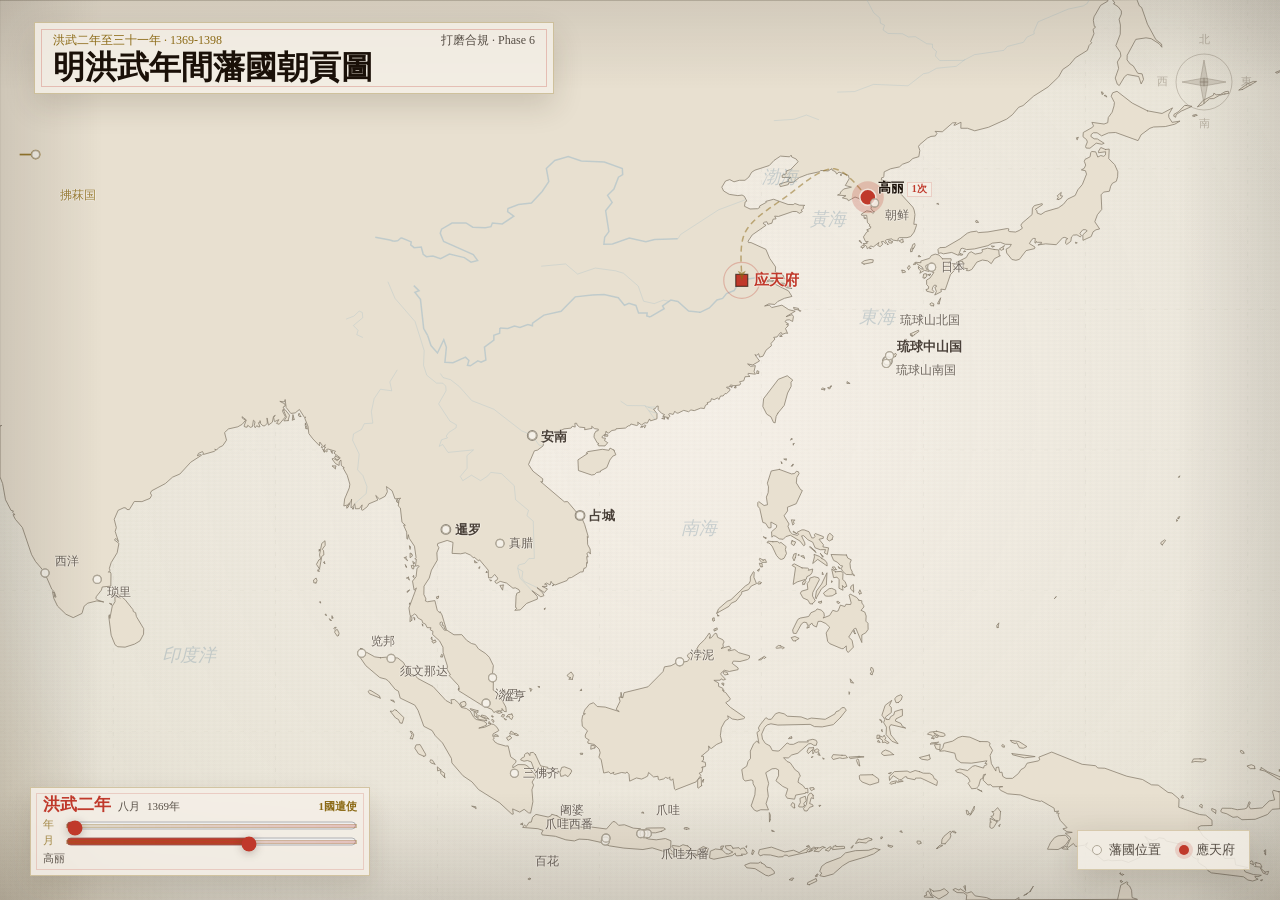
==== index.html @ 190ee98b "publish tribute map v1" ====
<!doctype html>
<html lang="zh-Hant">
  <head>
    <meta charset="utf-8" />
    <meta name="viewport" content="width=device-width, initial-scale=1" />
    <title>明洪武年間藩國朝貢圖</title>
    <link rel="stylesheet" href="css/style.css" />
  </head>
  <body>
    <main id="map-container" aria-label="明洪武年間藩國朝貢靜態地圖">
      <canvas id="base-canvas" aria-hidden="true"></canvas>
      <canvas id="route-canvas" aria-hidden="true"></canvas>
      <canvas id="anim-canvas" aria-hidden="true"></canvas>
      <div id="hit-layer" aria-label="藩國點擊熱區"></div>
      <div id="label-layer" aria-label="藩國位置標籤"></div>
      <section id="ui-layer" aria-label="地圖標題">
        <div class="title-block">
          <p class="era-mark">洪武二年至三十一年 · 1369-1398</p>
          <h1>明洪武年間藩國朝貢圖</h1>
          <p class="phase-note">打磨合規 · Phase 6</p>
        </div>
        <section id="timeline-panel" class="timeline-panel" aria-label="洪武年份時間軸">
          <div class="timeline-readout">
            <strong id="current-year-label">洪武二年</strong>
            <span id="current-month-label">八月</span>
            <span id="gregorian-year-label">1369年</span>
            <span id="active-country-count">1國遣使</span>
          </div>
          <div class="timeline-controls">
            <label class="slider-row" for="year-slider">
              <span>年</span>
              <input id="year-slider" type="range" min="2" max="31" step="1" value="2" aria-label="洪武年份" />
            </label>
            <label class="slider-row" for="month-slider">
              <span>月</span>
              <input id="month-slider" type="range" min="1" max="12" step="1" value="8" aria-label="朝貢月份" />
            </label>
          </div>
          <div id="active-country-list" class="active-country-list" aria-live="polite"></div>
        </section>
        <div class="map-legend" aria-label="圖例">
          <span><i class="legend-dot country-dot"></i>藩國位置</span>
          <span><i class="legend-dot capital-dot"></i>應天府</span>
        </div>
      </section>
    </main>

    <script src="js/config.js"></script>
    <script src="js/data.js"></script>
    <script src="js/geodata.js"></script>
    <script src="js/baseMap.js"></script>
    <script src="js/icons.js"></script>
    <script src="js/routeRenderer.js"></script>
    <script src="js/hitLayer.js"></script>
    <script src="js/caravanAnim.js"></script>
    <script src="js/bindEvents.js"></script>
  </body>
</html>
---- css/style.css ----
:root {
  --paper: #f5f0e8;
  --paper-deep: #e8e0d0;
  --ink: #1a1008;
  --ink-soft: rgba(26, 16, 8, 0.72);
  --coast: #8b8070;
  --muted: #b0a898;
  --vermillion: #c0392b;
  --gold-brown: #8b6914;
  --water-wash: #d8e1dc;
  --panel: rgba(245, 240, 232, 0.84);
  --shadow: rgba(58, 43, 26, 0.16);
}

* {
  box-sizing: border-box;
}

html,
body {
  width: 100%;
  height: 100%;
  margin: 0;
  overflow: hidden;
}

html {
  background: var(--paper);
}

body {
  color: var(--ink);
  font-family: "Noto Serif TC", "Noto Serif SC", "Source Han Serif TC", "Songti TC", serif;
  background:
    radial-gradient(circle at 24% 18%, rgba(192, 57, 43, 0.08), transparent 28%),
    radial-gradient(circle at 78% 76%, rgba(139, 105, 20, 0.1), transparent 32%),
    linear-gradient(135deg, rgba(255, 255, 255, 0.2) 0 1px, transparent 1px 14px),
    var(--paper);
}

#map-container {
  position: relative;
  width: 100vw;
  height: 100vh;
  overflow: hidden;
  background:
    repeating-linear-gradient(
      0deg,
      transparent,
      transparent 2px,
      rgba(139, 128, 112, 0.02) 2px,
      rgba(139, 128, 112, 0.02) 4px
    ),
    repeating-linear-gradient(
      90deg,
      transparent,
      transparent 3px,
      rgba(139, 128, 112, 0.015) 3px,
      rgba(139, 128, 112, 0.015) 6px
    ),
    radial-gradient(ellipse at 55% 45%, #f5f0e8 0%, #ede6d8 70%, #e0d8c8 100%);
}

#map-container::after {
  position: absolute;
  inset: 0;
  z-index: 6;
  pointer-events: none;
  content: "";
  background:
    linear-gradient(90deg, rgba(26, 16, 8, 0.12), transparent 8%, transparent 92%, rgba(26, 16, 8, 0.1)),
    linear-gradient(rgba(26, 16, 8, 0.1), transparent 10%, transparent 88%, rgba(26, 16, 8, 0.12));
  mix-blend-mode: multiply;
}

canvas,
#label-layer,
#hit-layer,
#ui-layer {
  position: absolute;
  inset: 0;
}

#base-canvas {
  z-index: 1;
}

#route-canvas {
  z-index: 2;
  pointer-events: none;
}

#anim-canvas {
  z-index: 3;
  pointer-events: none;
}

#hit-layer {
  z-index: 4;
}

#label-layer {
  z-index: 5;
  pointer-events: none;
}

#ui-layer {
  z-index: 7;
  pointer-events: none;
}

.title-block {
  position: absolute;
  top: 22px;
  left: 34px;
  display: grid;
  grid-template-columns: auto auto;
  grid-template-areas:
    "era phase"
    "title title";
  column-gap: 18px;
  row-gap: 2px;
  width: min(520px, calc(100vw - 68px));
  min-height: 64px;
  padding: 9px 18px 10px;
  border: 1px solid rgba(139, 105, 20, 0.34);
  background: var(--panel);
  box-shadow: 0 12px 30px var(--shadow);
  backdrop-filter: blur(5px);
}

.title-block::before {
  position: absolute;
  inset: 6px;
  content: "";
  border: 1px solid rgba(192, 57, 43, 0.26);
  pointer-events: none;
}

.era-mark,
.phase-note {
  margin: 0;
  color: var(--gold-brown);
  font-size: 12px;
  line-height: 1.4;
}

.era-mark {
  grid-area: era;
}

h1 {
  grid-area: title;
  margin: 0;
  color: var(--ink);
  font-size: clamp(25px, 2.5vw, 34px);
  font-weight: 700;
  letter-spacing: 0;
  line-height: 1.02;
  white-space: nowrap;
}

.phase-note {
  grid-area: phase;
  justify-self: end;
  color: var(--ink-soft);
}

.map-legend {
  position: absolute;
  right: 30px;
  bottom: 30px;
  display: flex;
  gap: 18px;
  align-items: center;
  padding: 10px 14px;
  border: 1px solid rgba(139, 105, 20, 0.26);
  background: var(--panel);
  box-shadow: 0 12px 30px var(--shadow);
  color: var(--ink-soft);
  font-size: 13px;
}

.timeline-panel {
  position: absolute;
  left: 30px;
  bottom: 24px;
  width: min(340px, calc(100vw - 430px));
  min-width: 300px;
  padding: 8px 12px 9px;
  border: 1px solid rgba(139, 105, 20, 0.32);
  background: rgba(245, 240, 232, 0.88);
  box-shadow: 0 10px 24px rgba(58, 43, 26, 0.13);
  backdrop-filter: blur(5px);
  pointer-events: auto;
}

.timeline-panel::before {
  position: absolute;
  inset: 5px;
  content: "";
  border: 1px solid rgba(192, 57, 43, 0.18);
  pointer-events: none;
}

.timeline-readout {
  position: relative;
  z-index: 1;
  display: grid;
  grid-template-columns: auto auto auto 1fr;
  gap: 7px;
  align-items: baseline;
  margin-bottom: 5px;
  color: var(--ink-soft);
}

.timeline-readout strong {
  color: var(--vermillion);
  font-size: 17px;
  line-height: 1;
}

.timeline-readout span {
  font-size: 11px;
  white-space: nowrap;
}

#active-country-count {
  justify-self: end;
  color: var(--gold-brown);
  font-weight: 700;
}

.timeline-controls {
  position: relative;
  z-index: 1;
  display: grid;
  gap: 3px;
}

.slider-row {
  display: grid;
  grid-template-columns: 16px 1fr;
  gap: 7px;
  align-items: center;
  color: rgba(139, 105, 20, 0.78);
  font-size: 10.5px;
  line-height: 1;
}

#year-slider,
#month-slider {
  position: relative;
  z-index: 1;
  display: block;
  width: 100%;
  height: 13px;
  margin: 0;
  accent-color: var(--vermillion);
  cursor: pointer;
}

#year-slider::-webkit-slider-runnable-track,
#month-slider::-webkit-slider-runnable-track {
  height: 4px;
  border: 1px solid rgba(139, 105, 20, 0.22);
  background: linear-gradient(90deg, rgba(139, 105, 20, 0.18), rgba(192, 57, 43, 0.25));
}

#year-slider::-webkit-slider-thumb,
#month-slider::-webkit-slider-thumb {
  width: 13px;
  height: 13px;
  margin-top: -5px;
  border: 2px solid rgba(245, 240, 232, 0.96);
  border-radius: 50%;
  background: var(--vermillion);
  box-shadow: 0 2px 8px rgba(58, 43, 26, 0.26);
  appearance: none;
}

.active-country-list {
  position: relative;
  z-index: 1;
  min-height: 14px;
  margin-top: 4px;
  color: rgba(26, 16, 8, 0.68);
  font-size: 10.5px;
  line-height: 1.25;
  white-space: nowrap;
  overflow: hidden;
  text-overflow: ellipsis;
}

.map-legend span {
  display: inline-flex;
  gap: 7px;
  align-items: center;
  white-space: nowrap;
}

.legend-dot {
  width: 10px;
  height: 10px;
  border-radius: 50%;
}

.country-dot {
  border: 1px solid var(--muted);
  background: rgba(245, 240, 232, 0.78);
}

.capital-dot {
  background: var(--vermillion);
  box-shadow: 0 0 0 4px rgba(192, 57, 43, 0.16);
}

.country-label,
.capital-label,
.region-label {
  position: absolute;
  transform: translate(var(--label-x, 9px), var(--label-y, -50%));
  color: rgba(26, 16, 8, 0.62);
  font-size: 12px;
  line-height: 1.15;
  white-space: nowrap;
  text-shadow:
    0 1px 0 rgba(245, 240, 232, 0.82),
    1px 0 0 rgba(245, 240, 232, 0.82),
    -1px 0 0 rgba(245, 240, 232, 0.82);
}

.country-label {
  pointer-events: auto;
  text-decoration: none;
}

.country-label:hover,
.country-label:focus-visible {
  color: var(--vermillion);
  text-decoration: underline;
  text-decoration-thickness: 1px;
  text-underline-offset: 3px;
}

.country-label[data-major="true"] {
  color: rgba(26, 16, 8, 0.78);
  font-size: 13px;
  font-weight: 700;
}

.country-label[data-edge="true"] {
  color: rgba(139, 105, 20, 0.82);
}

.country-label.is-active {
  color: var(--ink);
  font-weight: 700;
}

.country-label .record-count {
  display: inline-block;
  margin-left: 3px;
  padding: 0 4px;
  border: 1px solid rgba(192, 57, 43, 0.18);
  background: rgba(245, 240, 232, 0.8);
  color: var(--vermillion);
  font-size: 10px;
  line-height: 1.25;
}

.hit-target {
  position: absolute;
  width: 30px;
  height: 30px;
  padding: 0;
  border: 0;
  transform: translate(-50%, -50%);
  border-radius: 50%;
  appearance: none;
  background: transparent;
  cursor: pointer;
}

.hit-target:focus-visible {
  outline: 2px solid rgba(192, 57, 43, 0.75);
  outline-offset: 2px;
}

.capital-label {
  color: var(--vermillion);
  font-size: 15px;
  font-weight: 700;
}

.region-label {
  color: rgba(139, 105, 20, 0.28);
  font-size: 21px;
  font-weight: 700;
  letter-spacing: 0;
}

body.country-page {
  min-height: 100%;
  min-height: 100vh;
  overflow: auto;
  background:
    repeating-linear-gradient(0deg, transparent, transparent 2px, rgba(139, 128, 112, 0.02) 2px, rgba(139, 128, 112, 0.02) 4px),
    radial-gradient(ellipse at 50% 20%, #f5f0e8 0%, #ede6d8 72%, #e0d8c8 100%);
}

.country-shell {
  width: min(980px, calc(100vw - 44px));
  margin: 0 auto;
  padding: 28px 0 54px;
}

.country-nav {
  margin-bottom: 18px;
}

.country-nav a {
  color: var(--gold-brown);
  font-size: 13px;
  text-decoration: none;
}

.country-nav a:hover {
  color: var(--vermillion);
  text-decoration: underline;
}

.country-hero {
  padding: 24px 28px 22px;
  border: 1px solid rgba(139, 105, 20, 0.32);
  background: rgba(245, 240, 232, 0.82);
  box-shadow: 0 18px 44px var(--shadow);
}

.country-hero h1 {
  margin-top: 6px;
  white-space: normal;
}

.country-subtitle {
  max-width: 760px;
  margin: 10px 0 0;
  color: var(--ink-soft);
  font-size: 14px;
  line-height: 1.7;
}

.country-summary {
  display: grid;
  grid-template-columns: repeat(4, minmax(0, 1fr));
  gap: 10px;
  margin: 16px 0 24px;
}

.country-summary article {
  padding: 12px 14px;
  border: 1px solid rgba(139, 105, 20, 0.24);
  background: rgba(245, 240, 232, 0.72);
}

.country-summary span,
.section-heading p {
  display: block;
  color: rgba(26, 16, 8, 0.58);
  font-size: 12px;
}

.country-summary strong {
  display: block;
  margin-top: 5px;
  color: var(--vermillion);
  font-size: 21px;
  line-height: 1;
}

.section-heading {
  display: flex;
  justify-content: space-between;
  gap: 18px;
  align-items: baseline;
  margin-bottom: 12px;
}

.section-heading h2 {
  margin: 0;
  color: var(--ink);
  font-size: 22px;
}

.section-heading p {
  margin: 0;
}

.tribute-timeline {
  position: relative;
  display: grid;
  gap: 12px;
  padding-left: 20px;
}

.tribute-timeline::before {
  position: absolute;
  top: 4px;
  bottom: 4px;
  left: 4px;
  width: 1px;
  content: "";
  background: rgba(139, 105, 20, 0.32);
}

.timeline-entry {
  position: relative;
  display: grid;
  grid-template-columns: 142px 1fr;
  gap: 14px;
}

.timeline-entry::before {
  position: absolute;
  top: 9px;
  left: -20px;
  width: 9px;
  height: 9px;
  border: 2px solid rgba(245, 240, 232, 0.94);
  border-radius: 50%;
  content: "";
  background: var(--vermillion);
  box-shadow: 0 0 0 3px rgba(192, 57, 43, 0.14);
}

.timeline-date strong,
.timeline-date span {
  display: block;
}

.timeline-date strong {
  color: var(--gold-brown);
  font-size: 14px;
}

.timeline-date span {
  margin-top: 4px;
  color: rgba(26, 16, 8, 0.52);
  font-size: 12px;
}

.timeline-card {
  padding: 14px 16px;
  border: 1px solid rgba(139, 105, 20, 0.22);
  background: rgba(245, 240, 232, 0.74);
}

.timeline-card p {
  margin: 0 0 8px;
  color: var(--ink-soft);
  font-size: 13px;
  line-height: 1.65;
}

.timeline-card p:last-child {
  margin-bottom: 0;
}

.timeline-card b {
  display: inline-block;
  min-width: 42px;
  margin-right: 8px;
  color: var(--gold-brown);
}

.timeline-card cite {
  display: block;
  margin-top: 9px;
  color: rgba(26, 16, 8, 0.48);
  font-size: 12px;
  font-style: normal;
  line-height: 1.5;
}

.empty-state {
  margin: 0;
  padding: 24px;
  border: 1px solid rgba(139, 105, 20, 0.22);
  background: rgba(245, 240, 232, 0.74);
  color: var(--ink-soft);
}

.country-compliance {
  display: grid;
  gap: 5px;
  margin-top: 28px;
  padding: 14px 16px;
  border: 1px solid rgba(139, 105, 20, 0.22);
  background: rgba(245, 240, 232, 0.68);
  color: rgba(26, 16, 8, 0.58);
  font-size: 12px;
  line-height: 1.65;
}

.country-compliance strong {
  color: var(--gold-brown);
}

@media (max-width: 1100px) {
  .title-block {
    top: 20px;
    left: 20px;
  }

  .map-legend {
    right: 20px;
    bottom: 20px;
  }

  .timeline-panel {
    left: 20px;
    bottom: 20px;
    width: min(320px, calc(100vw - 340px));
    min-width: 290px;
  }

  .country-summary,
  .timeline-entry {
    grid-template-columns: 1fr;
  }
}

@media (max-width: 760px) {
  body {
    overflow: hidden;
  }

  #map-container {
    width: 100vw;
    height: 100vh;
  }

  .title-block {
    top: 12px;
    left: 12px;
    width: calc(100vw - 24px);
    min-height: 58px;
    padding: 8px 13px 9px;
  }

  h1 {
    font-size: clamp(21px, 7vw, 28px);
  }

  .era-mark,
  .phase-note {
    font-size: 10px;
  }

  .timeline-panel {
    right: 12px;
    bottom: 12px;
    left: 12px;
    width: auto;
    min-width: 0;
  }

  .map-legend {
    right: 12px;
    bottom: 116px;
    padding: 7px 9px;
    gap: 10px;
    font-size: 11px;
  }

  .country-label,
  .capital-label {
    font-size: 10.5px;
  }

  .country-label[data-major="true"] {
    font-size: 11.5px;
  }

  .country-shell {
    width: min(100vw - 28px, 980px);
    padding-top: 18px;
  }

  .country-hero {
    padding: 18px 18px 17px;
  }

  .section-heading {
    display: block;
  }
}
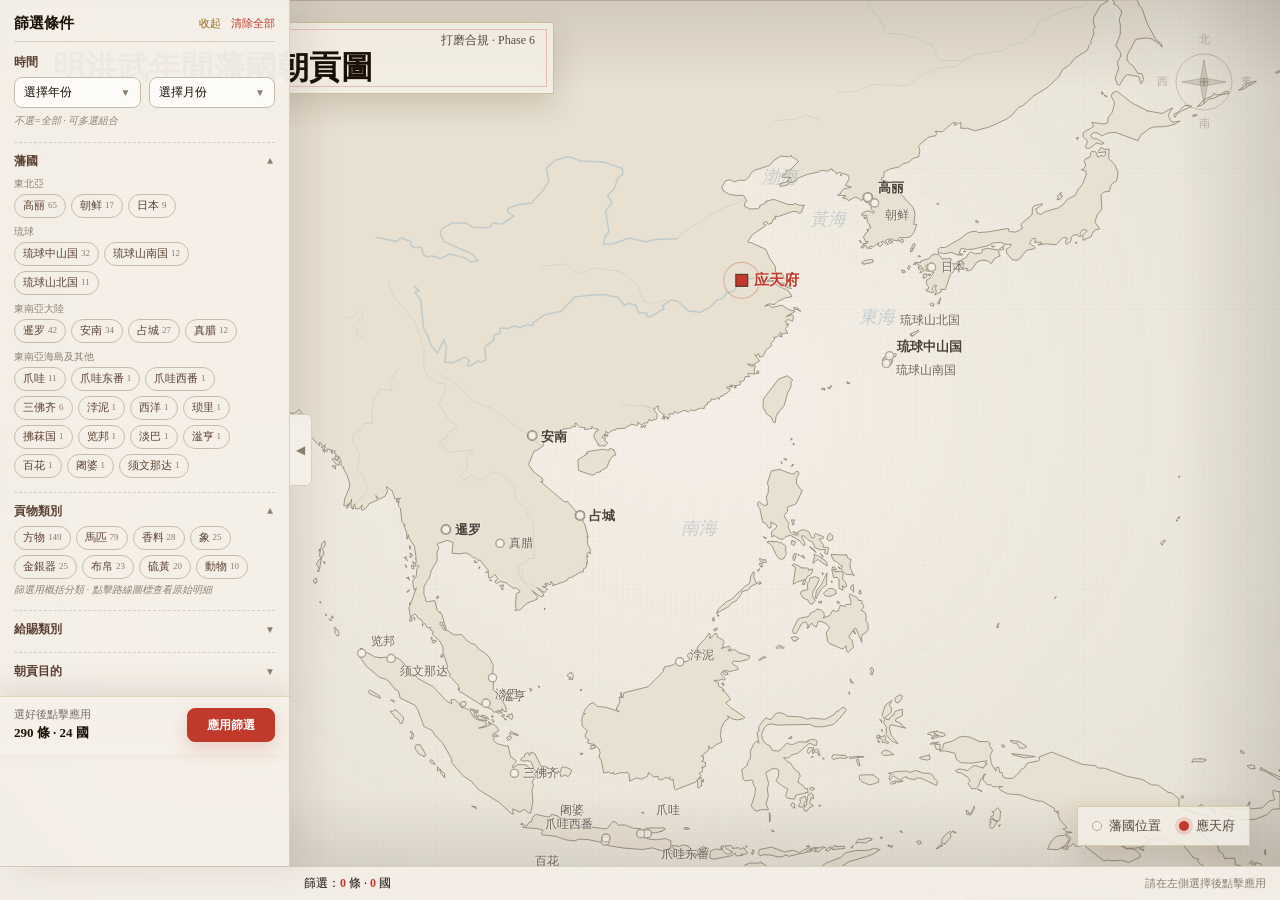
==== commit 894035ea: "add filter apply panel" ====
--- a/index.html
+++ b/index.html
@@ -8,6 +8,123 @@
   </head>
   <body>
     <main id="map-container" aria-label="明洪武年間藩國朝貢靜態地圖">
+      <aside id="filter-panel" class="filter-panel" aria-label="多維度篩選面板">
+        <div class="filter-inner">
+          <div class="filter-header">
+            <span class="filter-title">篩選條件</span>
+            <div class="filter-actions">
+              <button class="filter-collapse-btn" type="button" onclick="togglePanel()">收起</button>
+              <button class="filter-clear" type="button" onclick="clearAllFilters()">清除全部</button>
+            </div>
+          </div>
+
+          <div class="filter-section">
+            <div class="section-label time-section-label">
+              <span>時間</span>
+              <span id="time-gregorian-label" class="time-gregorian-label" aria-live="polite"></span>
+            </div>
+            <div class="picker-row">
+              <div class="picker-box">
+                <button class="picker-btn" id="yr-btn" type="button" onclick="toggleDrop('yr')">
+                  <span id="yr-label">選擇年份</span>
+                  <span class="picker-arrow">▼</span>
+                </button>
+                <div class="picker-drop" id="yr-drop">
+                  <div class="drop-header">
+                    <span>洪武年份（可多選）</span>
+                    <button type="button" onclick="selectAllYears()">全選</button>
+                  </div>
+                  <div class="yr-grid" id="yr-grid"></div>
+                </div>
+              </div>
+              <div class="picker-box">
+                <button class="picker-btn" id="mo-btn" type="button" onclick="toggleDrop('mo')">
+                  <span id="mo-label">選擇月份</span>
+                  <span class="picker-arrow">▼</span>
+                </button>
+                <div class="picker-drop" id="mo-drop">
+                  <div class="drop-header">
+                    <span>月份（可多選）</span>
+                    <button type="button" onclick="selectAllMonths()">全選</button>
+                  </div>
+                  <div class="mo-grid" id="mo-grid"></div>
+                </div>
+              </div>
+            </div>
+            <div class="filter-note">不選=全部 · 可多選組合</div>
+          </div>
+
+          <hr class="filter-divider">
+
+          <div class="filter-section">
+            <button class="section-label section-trigger" type="button" onclick="toggleFilterSection('countries')">
+              <span>藩國 <span class="filter-badge" id="badge-countries"></span></span>
+              <span class="section-chevron open" id="chev-countries">▼</span>
+            </button>
+            <div id="sec-countries">
+              <div class="filter-region-label">東北亞</div>
+              <div class="pill-group" id="pills-northeast"></div>
+              <div class="filter-region-label">琉球</div>
+              <div class="pill-group" id="pills-ryukyu"></div>
+              <div class="filter-region-label">東南亞大陸</div>
+              <div class="pill-group" id="pills-sea-mainland"></div>
+              <div class="filter-region-label">東南亞海島及其他</div>
+              <div class="pill-group" id="pills-sea-island"></div>
+            </div>
+          </div>
+
+          <hr class="filter-divider">
+
+          <div class="filter-section">
+            <button class="section-label section-trigger" type="button" onclick="toggleFilterSection('tribute')">
+              <span>貢物類別 <span class="filter-badge" id="badge-tribute"></span></span>
+              <span class="section-chevron open" id="chev-tribute">▼</span>
+            </button>
+            <div id="sec-tribute">
+              <div class="pill-group" id="pills-tribute"></div>
+              <div class="filter-note">篩選用概括分類 · 點擊路線圖標查看原始明細</div>
+            </div>
+          </div>
+
+          <hr class="filter-divider">
+
+          <div class="filter-section">
+            <button class="section-label section-trigger" type="button" onclick="toggleFilterSection('gifts')">
+              <span>給賜類別 <span class="filter-badge" id="badge-gifts"></span></span>
+              <span class="section-chevron" id="chev-gifts">▼</span>
+            </button>
+            <div id="sec-gifts" hidden>
+              <div class="pill-group" id="pills-gifts"></div>
+            </div>
+          </div>
+
+          <hr class="filter-divider">
+
+          <div class="filter-section">
+            <button class="section-label section-trigger" type="button" onclick="toggleFilterSection('purpose')">
+              <span>朝貢目的 <span class="filter-badge" id="badge-purpose"></span></span>
+              <span class="section-chevron" id="chev-purpose">▼</span>
+            </button>
+            <div id="sec-purpose" hidden>
+              <div class="pill-group" id="pills-purpose"></div>
+              <div class="filter-note">部分記錄未標註目的 · 不勾選=顯示全部</div>
+            </div>
+          </div>
+
+          <div class="filter-apply-bar" aria-label="套用篩選">
+            <div class="filter-apply-readout">
+              <span id="filter-apply-state">尚未套用新選項</span>
+              <strong id="draft-result-count">290 條 · 24 國</strong>
+            </div>
+            <button id="filter-apply-btn" class="filter-apply-btn" type="button" onclick="applyFilters()">應用篩選</button>
+          </div>
+        </div>
+      </aside>
+      <button id="filter-toggle" class="filter-toggle" type="button" onclick="togglePanel()" aria-label="折疊篩選面板">◀</button>
+      <div id="result-bar" class="result-bar" aria-live="polite">
+        <span>篩選：<span class="result-num" id="result-count">290</span> 條 · <span class="result-num" id="result-nations">20</span> 國</span>
+        <span class="result-tags" id="result-tags"></span>
+      </div>
       <canvas id="base-canvas" aria-hidden="true"></canvas>
       <canvas id="route-canvas" aria-hidden="true"></canvas>
       <canvas id="anim-canvas" aria-hidden="true"></canvas>
@@ -19,25 +136,6 @@
           <h1>明洪武年間藩國朝貢圖</h1>
           <p class="phase-note">打磨合規 · Phase 6</p>
         </div>
-        <section id="timeline-panel" class="timeline-panel" aria-label="洪武年份時間軸">
-          <div class="timeline-readout">
-            <strong id="current-year-label">洪武二年</strong>
-            <span id="current-month-label">八月</span>
-            <span id="gregorian-year-label">1369年</span>
-            <span id="active-country-count">1國遣使</span>
-          </div>
-          <div class="timeline-controls">
-            <label class="slider-row" for="year-slider">
-              <span>年</span>
-              <input id="year-slider" type="range" min="2" max="31" step="1" value="2" aria-label="洪武年份" />
-            </label>
-            <label class="slider-row" for="month-slider">
-              <span>月</span>
-              <input id="month-slider" type="range" min="1" max="12" step="1" value="8" aria-label="朝貢月份" />
-            </label>
-          </div>
-          <div id="active-country-list" class="active-country-list" aria-live="polite"></div>
-        </section>
         <div class="map-legend" aria-label="圖例">
           <span><i class="legend-dot country-dot"></i>藩國位置</span>
           <span><i class="legend-dot capital-dot"></i>應天府</span>
@@ -54,5 +152,6 @@
     <script src="js/hitLayer.js"></script>
     <script src="js/caravanAnim.js"></script>
     <script src="js/bindEvents.js"></script>
+    <script src="js/filterPanel.js"></script>
   </body>
 </html>
--- a/css/style.css
+++ b/css/style.css
@@ -169,7 +169,7 @@
 .map-legend {
   position: absolute;
   right: 30px;
-  bottom: 30px;
+  bottom: 54px;
   display: flex;
   gap: 18px;
   align-items: center;
@@ -181,115 +181,463 @@
   font-size: 13px;
 }
 
-.timeline-panel {
-  position: absolute;
-  left: 30px;
-  bottom: 24px;
-  width: min(340px, calc(100vw - 430px));
-  min-width: 300px;
-  padding: 8px 12px 9px;
-  border: 1px solid rgba(139, 105, 20, 0.32);
-  background: rgba(245, 240, 232, 0.88);
-  box-shadow: 0 10px 24px rgba(58, 43, 26, 0.13);
-  backdrop-filter: blur(5px);
-  pointer-events: auto;
-}
-
-.timeline-panel::before {
-  position: absolute;
-  inset: 5px;
-  content: "";
-  border: 1px solid rgba(192, 57, 43, 0.18);
-  pointer-events: none;
-}
-
-.timeline-readout {
-  position: relative;
-  z-index: 1;
+.filter-panel {
+  position: absolute;
+  top: 0;
+  bottom: 34px;
+  left: 0;
+  z-index: 220;
+  width: 290px;
+  overflow-y: auto;
+  border-right: 1px solid #d5cfc3;
+  background: rgba(245, 240, 232, 0.97);
+  box-shadow: 16px 0 36px rgba(58, 43, 26, 0.1);
+  font-family: "Noto Serif TC", "Noto Serif SC", "Source Han Serif TC", "Songti TC", serif;
+  transition: transform 0.3s ease;
+}
+
+.filter-panel.collapsed {
+  transform: translateX(-290px);
+}
+
+.filter-inner {
+  min-height: 100%;
+  padding: 14px 14px 92px;
+}
+
+.filter-header {
+  display: flex;
+  justify-content: space-between;
+  align-items: center;
+  gap: 12px;
+  margin-bottom: 12px;
+  padding-bottom: 8px;
+  border-bottom: 1px solid #d5cfc3;
+}
+
+.filter-actions {
+  display: flex;
+  align-items: center;
+  gap: 10px;
+  white-space: nowrap;
+}
+
+.filter-title {
+  color: var(--ink);
+  font-size: 15px;
+  font-weight: 700;
+}
+
+.filter-collapse-btn,
+.filter-clear {
+  padding: 2px 0;
+  border: 0;
+  background: transparent;
+  cursor: pointer;
+  font: inherit;
+  font-size: 11px;
+}
+
+.filter-collapse-btn {
+  color: var(--gold-brown);
+}
+
+.filter-clear {
+  color: var(--vermillion);
+}
+
+.filter-section {
+  margin-bottom: 14px;
+}
+
+.section-label {
+  width: 100%;
+  margin-bottom: 6px;
+  color: #5c4033;
+  font-size: 12px;
+  font-weight: 700;
+}
+
+.time-section-label {
+  display: flex;
+  align-items: baseline;
+  gap: 6px;
+}
+
+.time-gregorian-label {
+  color: var(--vermillion);
+  font-size: 11px;
+  font-weight: 500;
+  white-space: nowrap;
+}
+
+.section-trigger,
+.picker-btn,
+.filter-pill,
+.yr-pill,
+.mo-pill {
+  font-family: inherit;
+}
+
+.section-trigger {
+  display: flex;
+  justify-content: space-between;
+  align-items: center;
+  padding: 0;
+  border: 0;
+  background: transparent;
+  cursor: pointer;
+  text-align: left;
+}
+
+.section-chevron,
+.picker-arrow {
+  color: #8b8070;
+  font-size: 10px;
+  transition: transform 0.2s ease;
+}
+
+.section-chevron.open,
+.picker-btn.open .picker-arrow {
+  transform: rotate(180deg);
+}
+
+.filter-badge {
+  display: none;
+  margin-left: 4px;
+  padding: 1px 5px;
+  border-radius: 7px;
+  background: var(--vermillion);
+  color: #fff;
+  font-size: 9px;
+  font-weight: 400;
+}
+
+.filter-divider {
+  margin: 10px 0;
+  border: 0;
+  border-top: 1px dashed #d5cfc3;
+}
+
+.filter-note {
+  margin-top: 4px;
+  color: #8b8070;
+  font-size: 10px;
+  font-style: italic;
+  line-height: 1.35;
+}
+
+.filter-apply-bar {
+  position: sticky;
+  right: 0;
+  bottom: -1px;
+  left: 0;
+  z-index: 20;
   display: grid;
-  grid-template-columns: auto auto auto 1fr;
-  gap: 7px;
-  align-items: baseline;
-  margin-bottom: 5px;
-  color: var(--ink-soft);
-}
-
-.timeline-readout strong {
-  color: var(--vermillion);
-  font-size: 17px;
-  line-height: 1;
-}
-
-.timeline-readout span {
-  font-size: 11px;
-  white-space: nowrap;
-}
-
-#active-country-count {
-  justify-self: end;
-  color: var(--gold-brown);
-  font-weight: 700;
-}
-
-.timeline-controls {
-  position: relative;
-  z-index: 1;
-  display: grid;
-  gap: 3px;
-}
-
-.slider-row {
-  display: grid;
-  grid-template-columns: 16px 1fr;
-  gap: 7px;
+  grid-template-columns: minmax(0, 1fr) auto;
+  gap: 10px;
   align-items: center;
-  color: rgba(139, 105, 20, 0.78);
+  margin: 16px -14px -92px;
+  padding: 11px 14px 12px;
+  border-top: 1px solid rgba(139, 105, 20, 0.22);
+  background:
+    linear-gradient(180deg, rgba(245, 240, 232, 0.92), rgba(245, 240, 232, 0.99)),
+    var(--paper);
+  box-shadow: 0 -10px 24px rgba(58, 43, 26, 0.1);
+}
+
+.filter-apply-readout {
+  min-width: 0;
+}
+
+.filter-apply-readout span,
+.filter-apply-readout strong {
+  display: block;
+}
+
+.filter-apply-readout span {
+  color: rgba(26, 16, 8, 0.58);
   font-size: 10.5px;
-  line-height: 1;
-}
-
-#year-slider,
-#month-slider {
-  position: relative;
-  z-index: 1;
-  display: block;
-  width: 100%;
-  height: 13px;
-  margin: 0;
-  accent-color: var(--vermillion);
-  cursor: pointer;
-}
-
-#year-slider::-webkit-slider-runnable-track,
-#month-slider::-webkit-slider-runnable-track {
-  height: 4px;
-  border: 1px solid rgba(139, 105, 20, 0.22);
-  background: linear-gradient(90deg, rgba(139, 105, 20, 0.18), rgba(192, 57, 43, 0.25));
-}
-
-#year-slider::-webkit-slider-thumb,
-#month-slider::-webkit-slider-thumb {
-  width: 13px;
-  height: 13px;
-  margin-top: -5px;
-  border: 2px solid rgba(245, 240, 232, 0.96);
-  border-radius: 50%;
-  background: var(--vermillion);
-  box-shadow: 0 2px 8px rgba(58, 43, 26, 0.26);
-  appearance: none;
-}
-
-.active-country-list {
-  position: relative;
-  z-index: 1;
-  min-height: 14px;
-  margin-top: 4px;
-  color: rgba(26, 16, 8, 0.68);
-  font-size: 10.5px;
-  line-height: 1.25;
-  white-space: nowrap;
+  line-height: 1.2;
+}
+
+.filter-apply-readout strong {
+  margin-top: 3px;
+  color: var(--ink);
+  font-size: 13px;
+  line-height: 1.2;
   overflow: hidden;
   text-overflow: ellipsis;
+  white-space: nowrap;
+}
+
+.filter-apply-btn {
+  min-width: 88px;
+  min-height: 34px;
+  padding: 0 13px;
+  border: 1px solid rgba(139, 105, 20, 0.32);
+  border-radius: 8px;
+  background: rgba(139, 105, 20, 0.12);
+  color: var(--gold-brown);
+  cursor: pointer;
+  font: inherit;
+  font-size: 12px;
+  font-weight: 700;
+  transition:
+    background 0.16s ease,
+    border-color 0.16s ease,
+    color 0.16s ease,
+    transform 0.16s ease;
+}
+
+.filter-apply-btn.is-pending {
+  border-color: var(--vermillion);
+  background: var(--vermillion);
+  color: #fff;
+  box-shadow: 0 7px 18px rgba(192, 57, 43, 0.18);
+}
+
+.filter-apply-btn:disabled {
+  cursor: default;
+  opacity: 0.72;
+}
+
+.filter-apply-btn.is-pending:hover {
+  transform: translateY(-1px);
+}
+
+.filter-region-label {
+  margin: 7px 0 3px;
+  color: #8b8070;
+  font-size: 10px;
+}
+
+.pill-group {
+  display: flex;
+  flex-wrap: wrap;
+  gap: 5px;
+}
+
+.filter-pill {
+  display: inline-flex;
+  gap: 3px;
+  align-items: center;
+  min-height: 24px;
+  padding: 3px 8px;
+  border: 1px solid #c5bba8;
+  border-radius: 12px;
+  background: transparent;
+  color: #5c4033;
+  cursor: pointer;
+  font-size: 11px;
+  line-height: 1.15;
+  white-space: nowrap;
+  transition:
+    background 0.15s ease,
+    border-color 0.15s ease,
+    color 0.15s ease;
+}
+
+.filter-pill:hover,
+.yr-pill:hover,
+.mo-pill:hover,
+.picker-btn:hover {
+  border-color: var(--gold-brown);
+  background: rgba(139, 105, 20, 0.06);
+}
+
+.filter-pill.active,
+.yr-pill.active,
+.mo-pill.active {
+  border-color: var(--vermillion);
+  background: var(--vermillion);
+  color: #fff;
+}
+
+.pill-count {
+  font-size: 9px;
+  opacity: 0.68;
+}
+
+.picker-row {
+  display: grid;
+  grid-template-columns: minmax(0, 1fr) minmax(0, 1fr);
+  gap: 8px;
+  margin-bottom: 6px;
+}
+
+.picker-box {
+  position: relative;
+  min-width: 0;
+}
+
+.picker-btn {
+  display: flex;
+  justify-content: space-between;
+  align-items: center;
+  gap: 6px;
+  width: 100%;
+  min-height: 31px;
+  padding: 6px 9px;
+  border: 1px solid #c5bba8;
+  border-radius: 8px;
+  background: #fdfbf7;
+  color: var(--ink);
+  cursor: pointer;
+  font-size: 12px;
+}
+
+.picker-btn span:first-child {
+  min-width: 0;
+  overflow: hidden;
+  text-overflow: ellipsis;
+  white-space: nowrap;
+}
+
+.picker-btn.open {
+  border-color: var(--vermillion);
+}
+
+.picker-selected {
+  color: var(--vermillion);
+  font-weight: 700;
+}
+
+.picker-drop {
+  position: absolute;
+  top: calc(100% + 4px);
+  right: 0;
+  left: 0;
+  z-index: 300;
+  display: none;
+  padding: 8px;
+  border: 1px solid #c5bba8;
+  border-radius: 8px;
+  background: #fdfbf7;
+  box-shadow: 0 10px 24px rgba(58, 43, 26, 0.14);
+}
+
+.picker-drop.show {
+  display: block;
+}
+
+.drop-header {
+  display: flex;
+  justify-content: space-between;
+  align-items: center;
+  gap: 8px;
+  margin-bottom: 6px;
+  padding-bottom: 4px;
+  border-bottom: 1px solid #e8e0d0;
+}
+
+.drop-header span {
+  color: #8b8070;
+  font-size: 10px;
+}
+
+.drop-header button {
+  padding: 0;
+  border: 0;
+  background: transparent;
+  color: var(--vermillion);
+  cursor: pointer;
+  font: inherit;
+  font-size: 10px;
+  white-space: nowrap;
+}
+
+.yr-grid {
+  display: grid;
+  grid-template-columns: repeat(5, minmax(0, 1fr));
+  gap: 4px;
+}
+
+.mo-grid {
+  display: grid;
+  grid-template-columns: repeat(4, minmax(0, 1fr));
+  gap: 4px;
+}
+
+.yr-pill,
+.mo-pill {
+  min-height: 24px;
+  padding: 4px 2px;
+  border: 1px solid #d5cfc3;
+  border-radius: 6px;
+  background: transparent;
+  color: #5c4033;
+  cursor: pointer;
+  font-size: 11px;
+  line-height: 1;
+  text-align: center;
+}
+
+.filter-toggle {
+  position: absolute;
+  top: 50%;
+  left: 290px;
+  z-index: 221;
+  width: 22px;
+  min-width: 22px;
+  height: 72px;
+  border: 1px solid #d5cfc3;
+  border-left: 0;
+  border-radius: 0 6px 6px 0;
+  background: rgba(245, 240, 232, 0.96);
+  color: #8b8070;
+  cursor: pointer;
+  font-size: 12px;
+  line-height: 1.2;
+  writing-mode: vertical-rl;
+  transform: translateY(-50%);
+  transition: left 0.3s ease;
+}
+
+.filter-toggle.collapsed {
+  left: 0;
+  width: 34px;
+  min-width: 34px;
+  height: 86px;
+  color: var(--gold-brown);
+}
+
+.result-bar {
+  position: absolute;
+  right: 0;
+  bottom: 0;
+  left: 0;
+  z-index: 210;
+  display: flex;
+  justify-content: space-between;
+  align-items: center;
+  gap: 16px;
+  min-height: 34px;
+  padding: 7px 14px 7px 304px;
+  border-top: 1px solid #d5cfc3;
+  background: rgba(245, 240, 232, 0.95);
+  color: var(--ink);
+  font-size: 12px;
+  pointer-events: none;
+}
+
+.filter-panel.collapsed ~ .result-bar {
+  padding-left: 14px;
+}
+
+.result-num {
+  color: var(--vermillion);
+  font-weight: 700;
+}
+
+.result-tags {
+  min-width: 0;
+  overflow: hidden;
+  color: #8b8070;
+  font-size: 11px;
+  text-align: right;
+  text-overflow: ellipsis;
+  white-space: nowrap;
 }
 
 .map-legend span {
@@ -614,14 +962,7 @@
 
   .map-legend {
     right: 20px;
-    bottom: 20px;
-  }
-
-  .timeline-panel {
-    left: 20px;
-    bottom: 20px;
-    width: min(320px, calc(100vw - 340px));
-    min-width: 290px;
+    bottom: 54px;
   }
 
   .country-summary,
@@ -657,22 +998,44 @@
     font-size: 10px;
   }
 
-  .timeline-panel {
-    right: 12px;
-    bottom: 12px;
-    left: 12px;
-    width: auto;
-    min-width: 0;
-  }
-
   .map-legend {
     right: 12px;
-    bottom: 116px;
+    bottom: 176px;
     padding: 7px 9px;
     gap: 10px;
     font-size: 11px;
   }
 
+  .filter-panel {
+    bottom: 52px;
+    width: min(290px, calc(100vw - 34px));
+  }
+
+  .filter-panel.collapsed {
+    transform: translateX(calc(-1 * min(290px, calc(100vw - 34px))));
+  }
+
+  .filter-toggle {
+    left: min(290px, calc(100vw - 34px));
+  }
+
+  .filter-toggle.collapsed {
+    left: 0;
+  }
+
+  .result-bar {
+    min-height: 52px;
+    padding: 7px 12px;
+    flex-direction: column;
+    align-items: flex-start;
+    gap: 3px;
+  }
+
+  .result-tags {
+    max-width: 100%;
+    text-align: left;
+  }
+
   .country-label,
   .capital-label {
     font-size: 10.5px;
